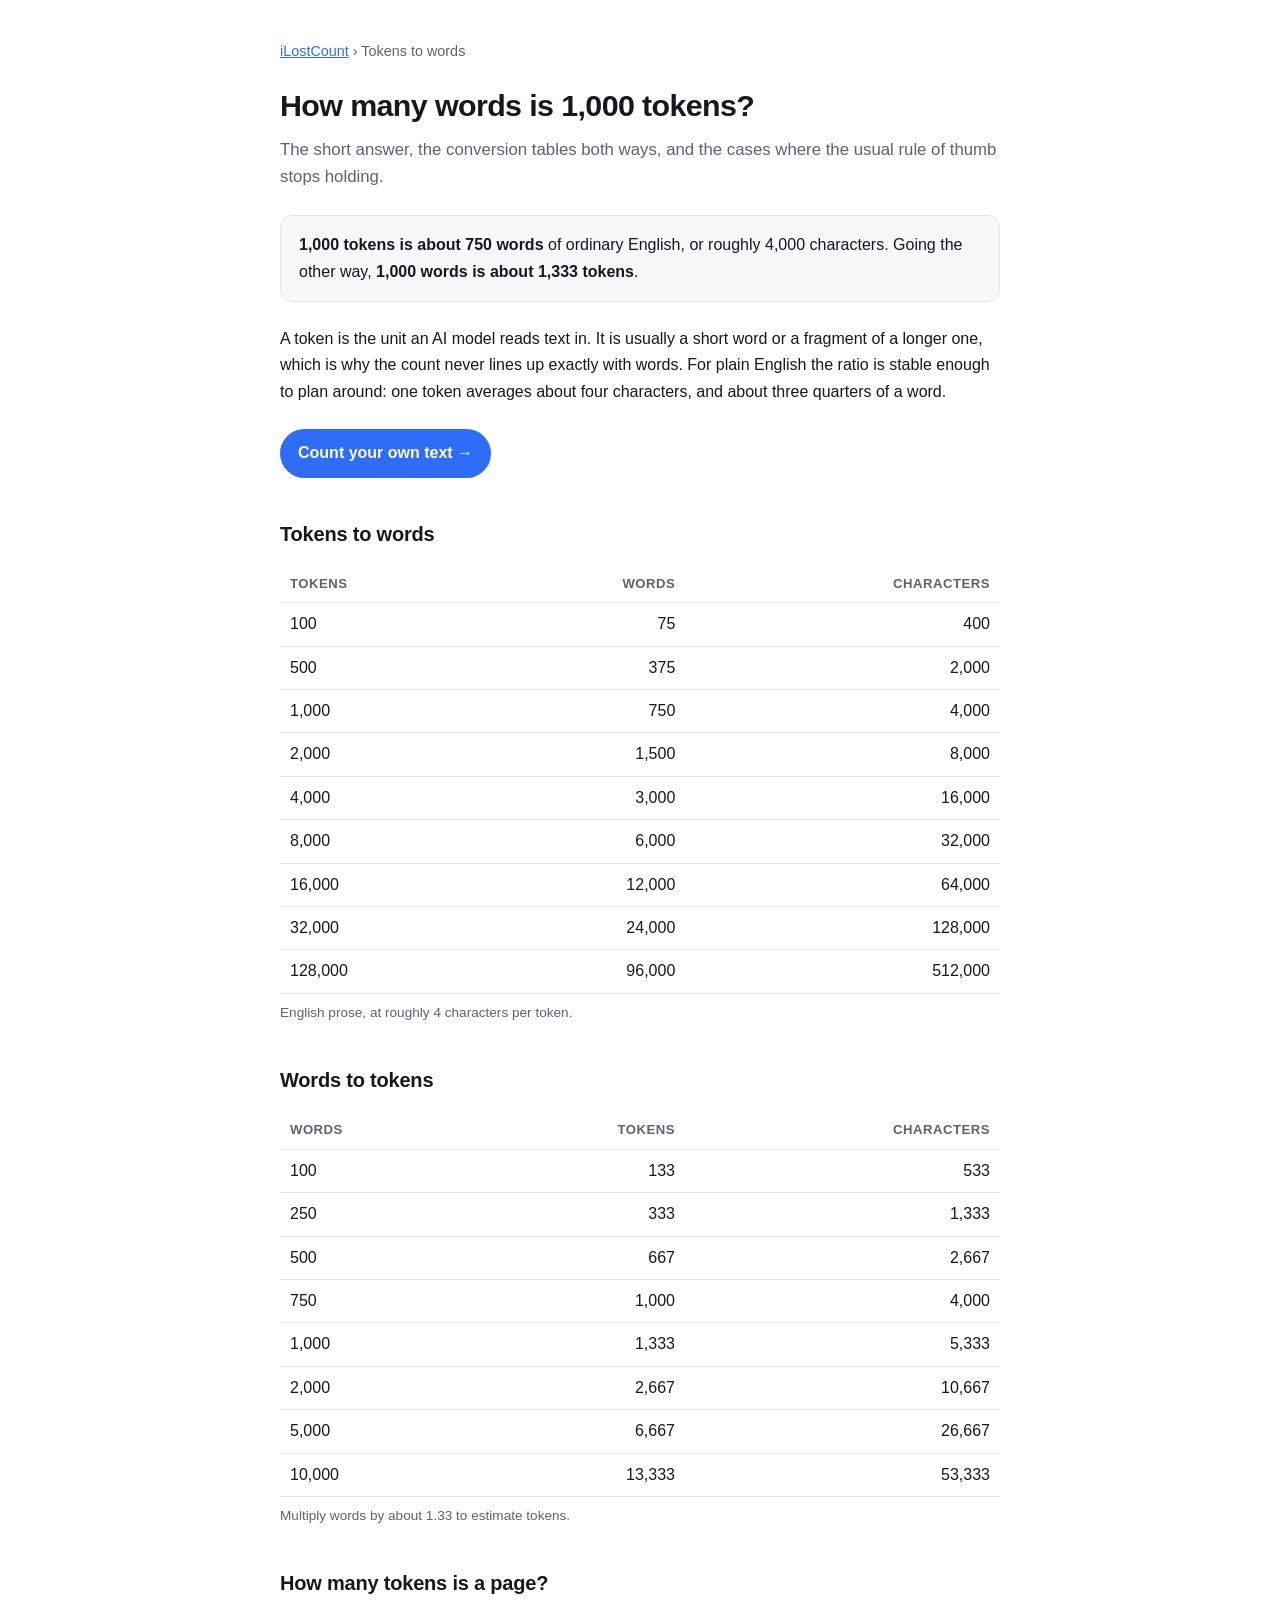
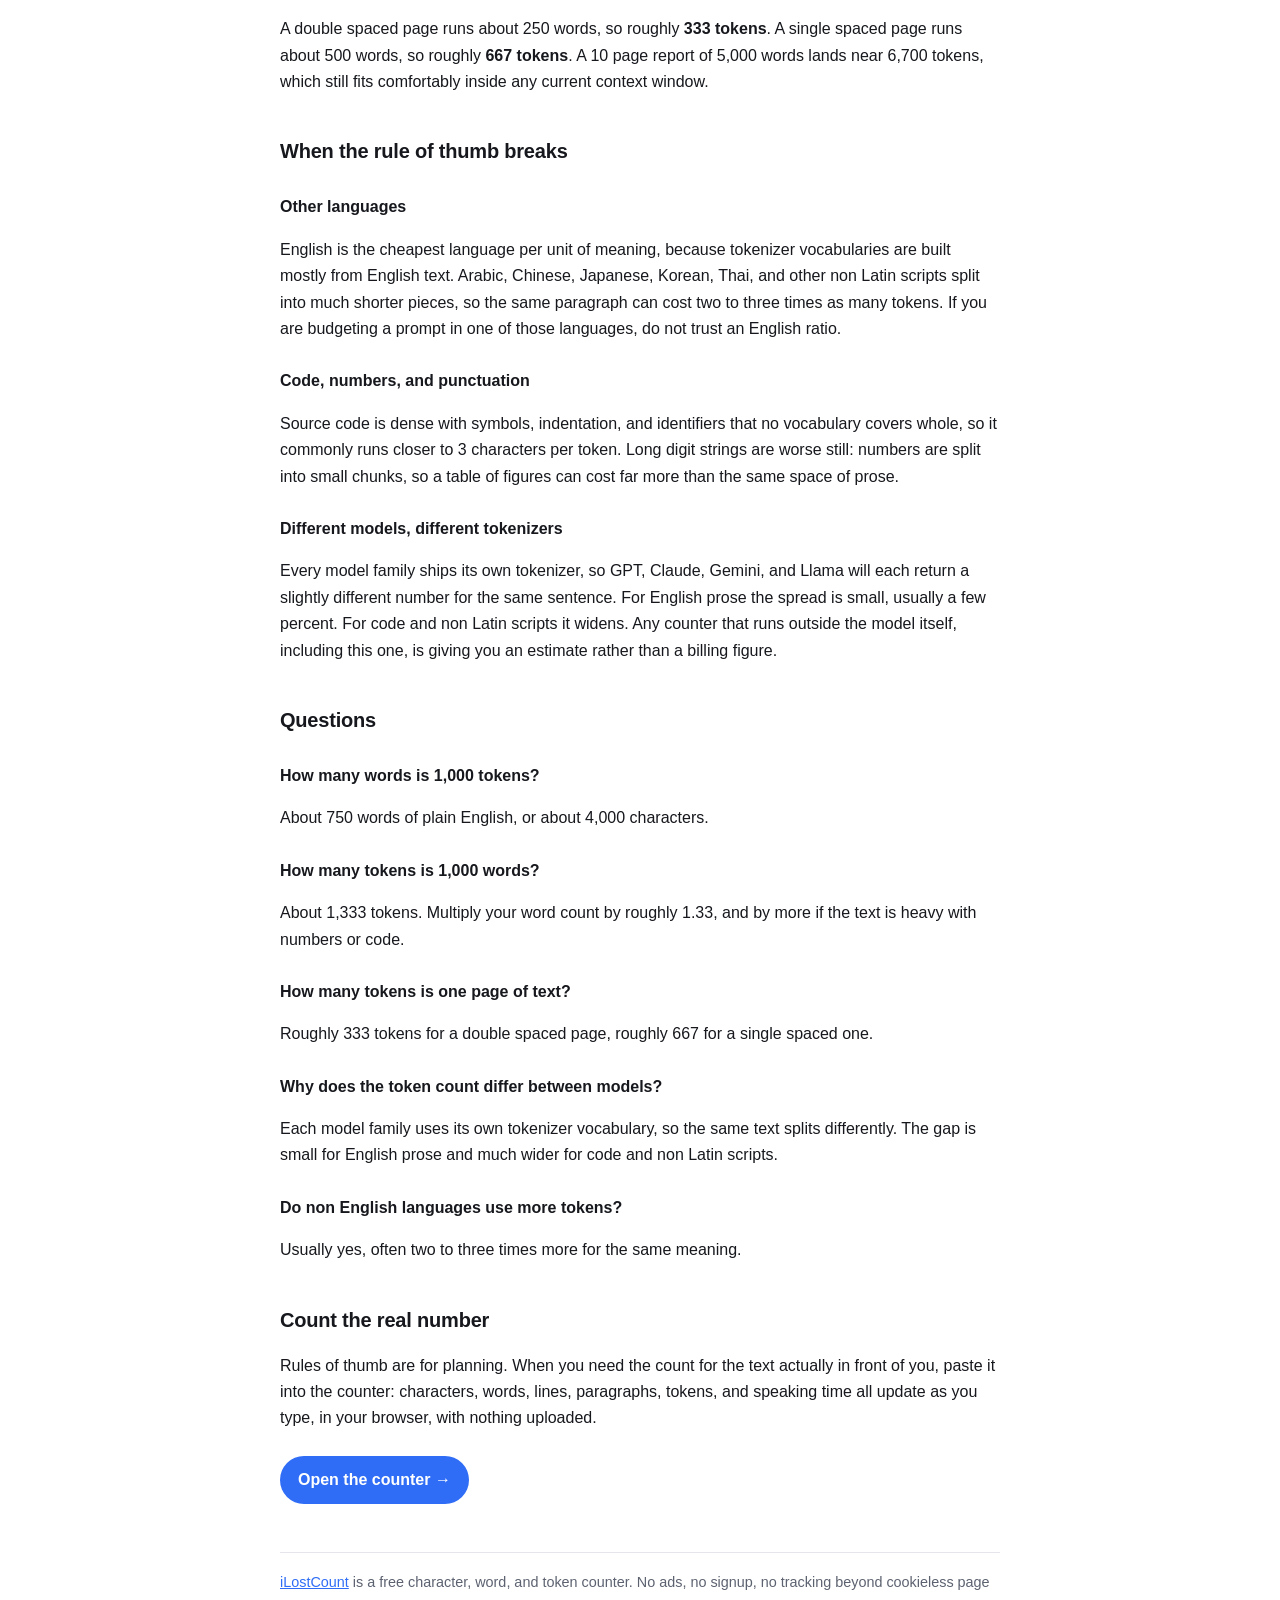
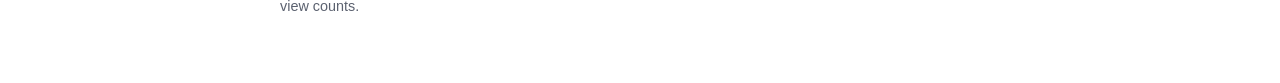
==== tokens-to-words/index.html @ 777b2e51 "SEO experiment 1: add /tokens-to-words/ long-tail landing page + sitemap entry" ====
<!doctype html>
<html lang="en">
<head>
  <meta charset="utf-8" />
  <meta name="viewport" content="width=device-width, initial-scale=1" />
  <meta name="color-scheme" content="light dark" />
  <meta http-equiv="Content-Security-Policy" content="default-src 'self'; script-src 'self' https://gc.zgo.at; style-src 'self' 'unsafe-inline'; img-src 'self' data: https://ilostcount.goatcounter.com; connect-src 'self' https://ilostcount.goatcounter.com; object-src 'none'; base-uri 'none'; form-action 'none'" />
  <title>Tokens to Words: How Many Words Is 1,000 Tokens? | iLostCount</title>
  <meta name="description" content="1,000 tokens is about 750 English words. Full tokens-to-words and words-to-tokens conversion tables, plus why the ratio changes with language, code, and numbers." />
  <link rel="canonical" href="https://ilostcount.com/tokens-to-words/" />

  <meta property="og:type" content="article" />
  <meta property="og:site_name" content="iLostCount" />
  <meta property="og:title" content="Tokens to Words: How Many Words Is 1,000 Tokens?" />
  <meta property="og:description" content="1,000 tokens is about 750 English words. Conversion tables both ways, and why the ratio changes with language and code." />
  <meta property="og:url" content="https://ilostcount.com/tokens-to-words/" />
  <meta property="og:image" content="https://ilostcount.com/og.png?v=3" />
  <meta name="twitter:card" content="summary_large_image" />
  <meta name="twitter:title" content="Tokens to Words: How Many Words Is 1,000 Tokens?" />
  <meta name="twitter:description" content="1,000 tokens is about 750 English words. Conversion tables both ways." />
  <meta name="twitter:image" content="https://ilostcount.com/og.png?v=3" />
  <link rel="icon" href="data:image/svg+xml,<svg xmlns=%22http://www.w3.org/2000/svg%22 viewBox=%220 0 100 100%22><text y=%22.9em%22 font-size=%2290%22>&#128290;</text></svg>" />

  <script type="application/ld+json">
  {
    "@context": "https://schema.org",
    "@graph": [
      {
        "@type": "Article",
        "@id": "https://ilostcount.com/tokens-to-words/#article",
        "headline": "Tokens to words: how many words is 1,000 tokens?",
        "description": "Conversion tables between AI tokens, words, and characters, and why the ratio changes with language and content type.",
        "mainEntityOfPage": "https://ilostcount.com/tokens-to-words/",
        "isAccessibleForFree": true
      },
      {
        "@type": "FAQPage",
        "@id": "https://ilostcount.com/tokens-to-words/#faq",
        "mainEntity": [
          {
            "@type": "Question",
            "name": "How many words is 1,000 tokens?",
            "acceptedAnswer": {
              "@type": "Answer",
              "text": "About 750 words of plain English. The usual rule of thumb is 1 token to 0.75 words, or roughly 4 characters per token, so 1,000 tokens covers about 4,000 characters."
            }
          },
          {
            "@type": "Question",
            "name": "How many tokens is 1,000 words?",
            "acceptedAnswer": {
              "@type": "Answer",
              "text": "About 1,333 tokens for ordinary English prose. Multiply your word count by roughly 1.33 to get tokens, or by more if the text is dense with numbers, code, or punctuation."
            }
          },
          {
            "@type": "Question",
            "name": "How many tokens is one page of text?",
            "acceptedAnswer": {
              "@type": "Answer",
              "text": "A double spaced page of about 250 words is roughly 333 tokens. A single spaced page of about 500 words is roughly 667 tokens."
            }
          },
          {
            "@type": "Question",
            "name": "Why does the token count differ between models?",
            "acceptedAnswer": {
              "@type": "Answer",
              "text": "Each model family ships its own tokenizer with its own vocabulary, so the same sentence splits differently for GPT, Claude, Gemini, and Llama. The differences are usually within a few percent for English prose and much wider for code and non Latin scripts, which is why any counter outside the model itself is an estimate."
            }
          },
          {
            "@type": "Question",
            "name": "Do non English languages use more tokens?",
            "acceptedAnswer": {
              "@type": "Answer",
              "text": "Yes, usually a lot more. Arabic, Chinese, Japanese, Korean, Thai, and other non Latin scripts are represented by shorter token pieces, so the same meaning can cost two to three times the tokens it would in English."
            }
          }
        ]
      }
    ]
  }
  </script>

  <style>
    :root {
      color-scheme: light dark;
      --bg: #ffffff;
      --fg: #16181d;
      --muted: #5c6270;
      --line: #e4e6eb;
      --accent: #2f6df6;
      --panel: #f6f7f9;
    }
    @media (prefers-color-scheme: dark) {
      :root {
        --bg: #0f1115;
        --fg: #e8eaee;
        --muted: #9aa1ad;
        --line: #262a32;
        --accent: #7aa2ff;
        --panel: #171a20;
      }
    }
    * { box-sizing: border-box; }
    html { -webkit-text-size-adjust: 100%; }
    body {
      margin: 0;
      background: var(--bg);
      color: var(--fg);
      font: 16px/1.65 -apple-system, BlinkMacSystemFont, "Segoe UI", Roboto, Helvetica, Arial, sans-serif;
      padding: 0 20px;
    }
    .wrap { max-width: 720px; margin: 0 auto; padding: 40px 0 64px; }
    a { color: var(--accent); }
    h1 { font-size: 1.9rem; line-height: 1.25; margin: 0 0 12px; letter-spacing: -0.02em; }
    h2 { font-size: 1.25rem; margin: 40px 0 10px; letter-spacing: -0.01em; }
    h3 { font-size: 1rem; margin: 26px 0 6px; }
    p, li { color: var(--fg); }
    .lede { font-size: 1.05rem; color: var(--muted); margin: 0 0 24px; }
    .answer {
      background: var(--panel);
      border: 1px solid var(--line);
      border-radius: 12px;
      padding: 16px 18px;
      margin: 24px 0;
    }
    .answer p { margin: 0; }
    table { border-collapse: collapse; width: 100%; margin: 14px 0 6px; font-variant-numeric: tabular-nums; }
    th, td { text-align: right; padding: 8px 10px; border-bottom: 1px solid var(--line); }
    th:first-child, td:first-child { text-align: left; }
    th { font-size: 0.82rem; text-transform: uppercase; letter-spacing: 0.04em; color: var(--muted); font-weight: 600; }
    caption { caption-side: bottom; text-align: left; font-size: 0.85rem; color: var(--muted); padding-top: 8px; }
    .cta {
      display: inline-block;
      margin: 8px 0 0;
      padding: 11px 18px;
      border-radius: 999px;
      background: var(--accent);
      color: #fff;
      text-decoration: none;
      font-weight: 600;
    }
    nav.crumbs { font-size: 0.9rem; color: var(--muted); margin-bottom: 22px; }
    footer { margin-top: 48px; padding-top: 18px; border-top: 1px solid var(--line); font-size: 0.9rem; color: var(--muted); }
    @media (max-width: 480px) {
      h1 { font-size: 1.55rem; }
      th, td { padding: 7px 6px; font-size: 0.93rem; }
    }
  </style>
</head>
<body>
  <div class="wrap">
    <nav class="crumbs"><a href="/">iLostCount</a> &rsaquo; Tokens to words</nav>

    <h1>How many words is 1,000 tokens?</h1>
    <p class="lede">The short answer, the conversion tables both ways, and the cases where the usual rule of thumb stops holding.</p>

    <div class="answer">
      <p><strong>1,000 tokens is about 750 words</strong> of ordinary English, or roughly 4,000 characters. Going the other way, <strong>1,000 words is about 1,333 tokens</strong>.</p>
    </div>

    <p>A token is the unit an AI model reads text in. It is usually a short word or a fragment of a longer one, which is why the count never lines up exactly with words. For plain English the ratio is stable enough to plan around: one token averages about four characters, and about three quarters of a word.</p>

    <p><a class="cta" href="/">Count your own text &rarr;</a></p>

    <h2>Tokens to words</h2>
    <table>
      <caption>English prose, at roughly 4 characters per token.</caption>
      <thead>
        <tr><th scope="col">Tokens</th><th scope="col">Words</th><th scope="col">Characters</th></tr>
      </thead>
      <tbody>
        <tr><td>100</td><td>75</td><td>400</td></tr>
        <tr><td>500</td><td>375</td><td>2,000</td></tr>
        <tr><td>1,000</td><td>750</td><td>4,000</td></tr>
        <tr><td>2,000</td><td>1,500</td><td>8,000</td></tr>
        <tr><td>4,000</td><td>3,000</td><td>16,000</td></tr>
        <tr><td>8,000</td><td>6,000</td><td>32,000</td></tr>
        <tr><td>16,000</td><td>12,000</td><td>64,000</td></tr>
        <tr><td>32,000</td><td>24,000</td><td>128,000</td></tr>
        <tr><td>128,000</td><td>96,000</td><td>512,000</td></tr>
      </tbody>
    </table>

    <h2>Words to tokens</h2>
    <table>
      <caption>Multiply words by about 1.33 to estimate tokens.</caption>
      <thead>
        <tr><th scope="col">Words</th><th scope="col">Tokens</th><th scope="col">Characters</th></tr>
      </thead>
      <tbody>
        <tr><td>100</td><td>133</td><td>533</td></tr>
        <tr><td>250</td><td>333</td><td>1,333</td></tr>
        <tr><td>500</td><td>667</td><td>2,667</td></tr>
        <tr><td>750</td><td>1,000</td><td>4,000</td></tr>
        <tr><td>1,000</td><td>1,333</td><td>5,333</td></tr>
        <tr><td>2,000</td><td>2,667</td><td>10,667</td></tr>
        <tr><td>5,000</td><td>6,667</td><td>26,667</td></tr>
        <tr><td>10,000</td><td>13,333</td><td>53,333</td></tr>
      </tbody>
    </table>

    <h2>How many tokens is a page?</h2>
    <p>A double spaced page runs about 250 words, so roughly <strong>333 tokens</strong>. A single spaced page runs about 500 words, so roughly <strong>667 tokens</strong>. A 10 page report of 5,000 words lands near 6,700 tokens, which still fits comfortably inside any current context window.</p>

    <h2>When the rule of thumb breaks</h2>

    <h3>Other languages</h3>
    <p>English is the cheapest language per unit of meaning, because tokenizer vocabularies are built mostly from English text. Arabic, Chinese, Japanese, Korean, Thai, and other non Latin scripts split into much shorter pieces, so the same paragraph can cost two to three times as many tokens. If you are budgeting a prompt in one of those languages, do not trust an English ratio.</p>

    <h3>Code, numbers, and punctuation</h3>
    <p>Source code is dense with symbols, indentation, and identifiers that no vocabulary covers whole, so it commonly runs closer to 3 characters per token. Long digit strings are worse still: numbers are split into small chunks, so a table of figures can cost far more than the same space of prose.</p>

    <h3>Different models, different tokenizers</h3>
    <p>Every model family ships its own tokenizer, so GPT, Claude, Gemini, and Llama will each return a slightly different number for the same sentence. For English prose the spread is small, usually a few percent. For code and non Latin scripts it widens. Any counter that runs outside the model itself, including this one, is giving you an estimate rather than a billing figure.</p>

    <h2>Questions</h2>

    <h3>How many words is 1,000 tokens?</h3>
    <p>About 750 words of plain English, or about 4,000 characters.</p>

    <h3>How many tokens is 1,000 words?</h3>
    <p>About 1,333 tokens. Multiply your word count by roughly 1.33, and by more if the text is heavy with numbers or code.</p>

    <h3>How many tokens is one page of text?</h3>
    <p>Roughly 333 tokens for a double spaced page, roughly 667 for a single spaced one.</p>

    <h3>Why does the token count differ between models?</h3>
    <p>Each model family uses its own tokenizer vocabulary, so the same text splits differently. The gap is small for English prose and much wider for code and non Latin scripts.</p>

    <h3>Do non English languages use more tokens?</h3>
    <p>Usually yes, often two to three times more for the same meaning.</p>

    <h2>Count the real number</h2>
    <p>Rules of thumb are for planning. When you need the count for the text actually in front of you, paste it into the counter: characters, words, lines, paragraphs, tokens, and speaking time all update as you type, in your browser, with nothing uploaded.</p>
    <p><a class="cta" href="/">Open the counter &rarr;</a></p>

    <footer>
      <a href="/">iLostCount</a> is a free character, word, and token counter. No ads, no signup, no tracking beyond cookieless page view counts.
    </footer>
  </div>
  <script data-goatcounter="https://ilostcount.goatcounter.com/count" async src="https://gc.zgo.at/count.js"></script>
</body>
</html>
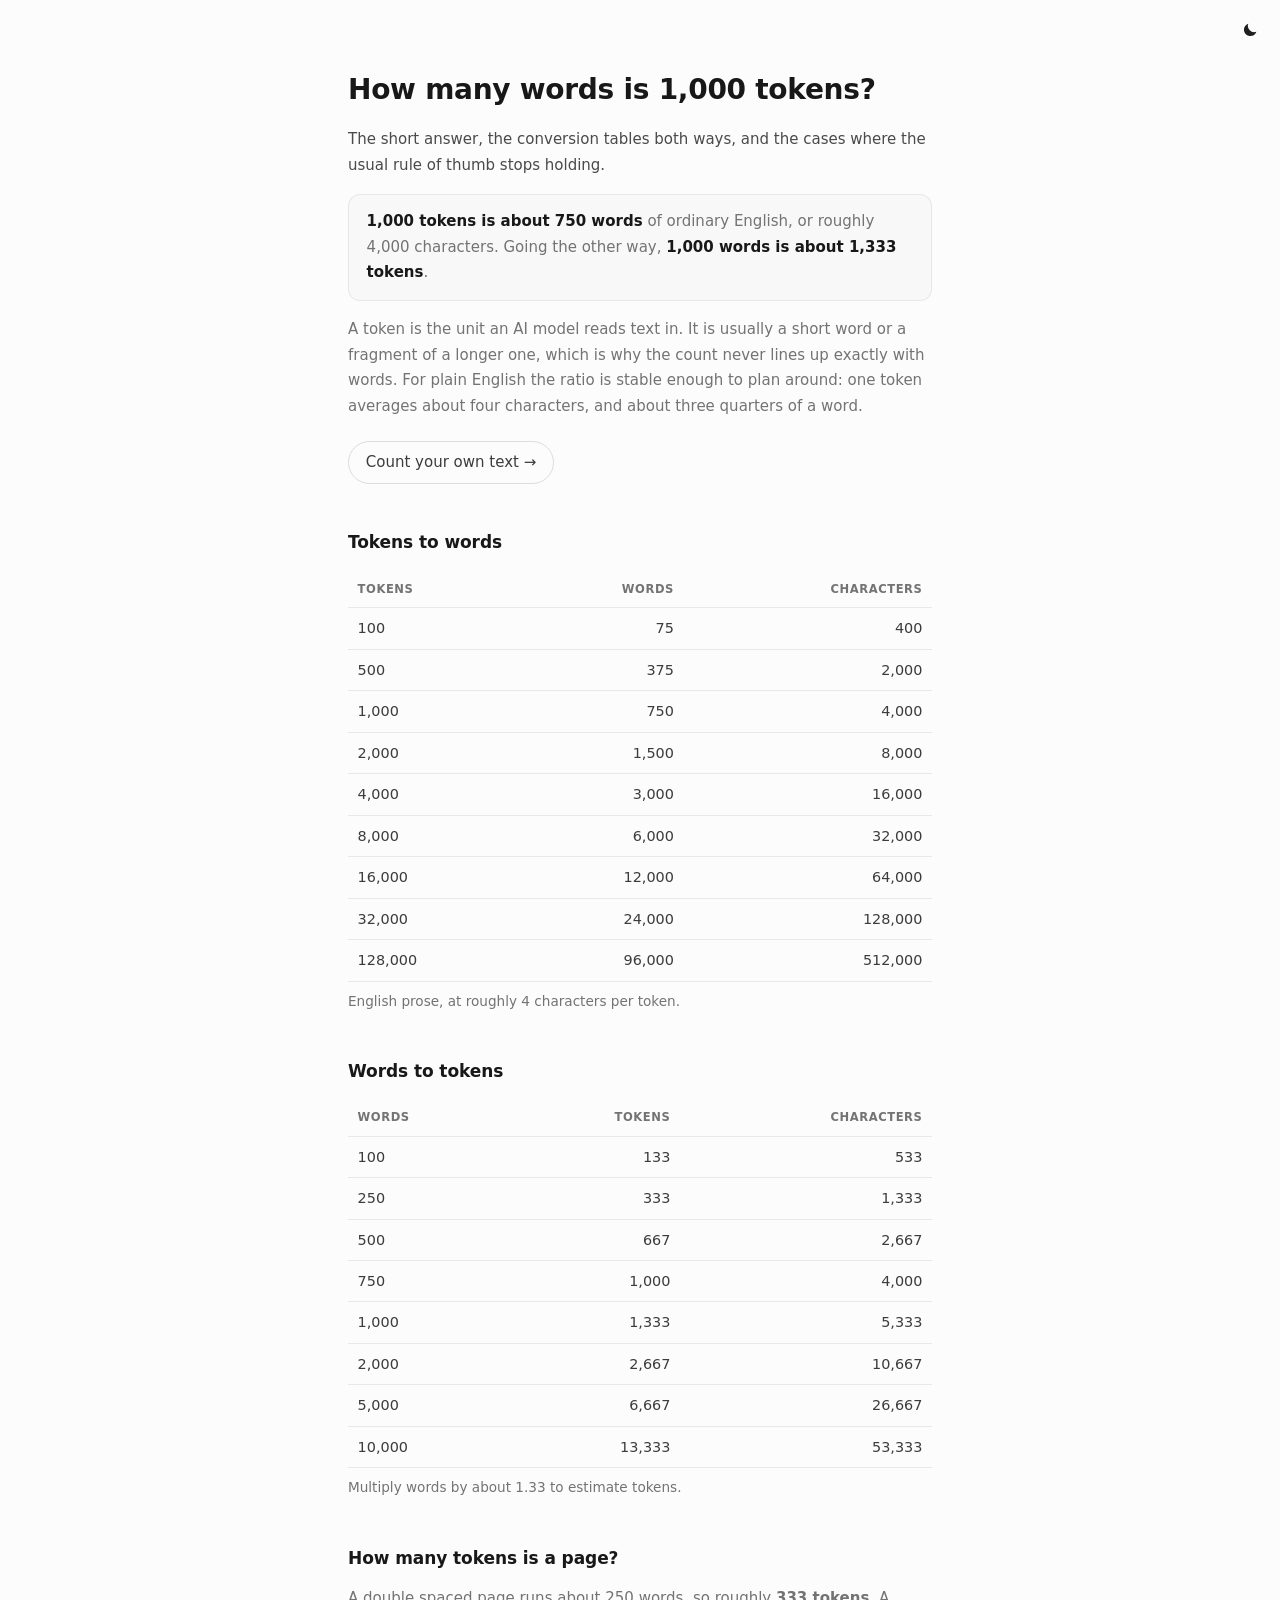
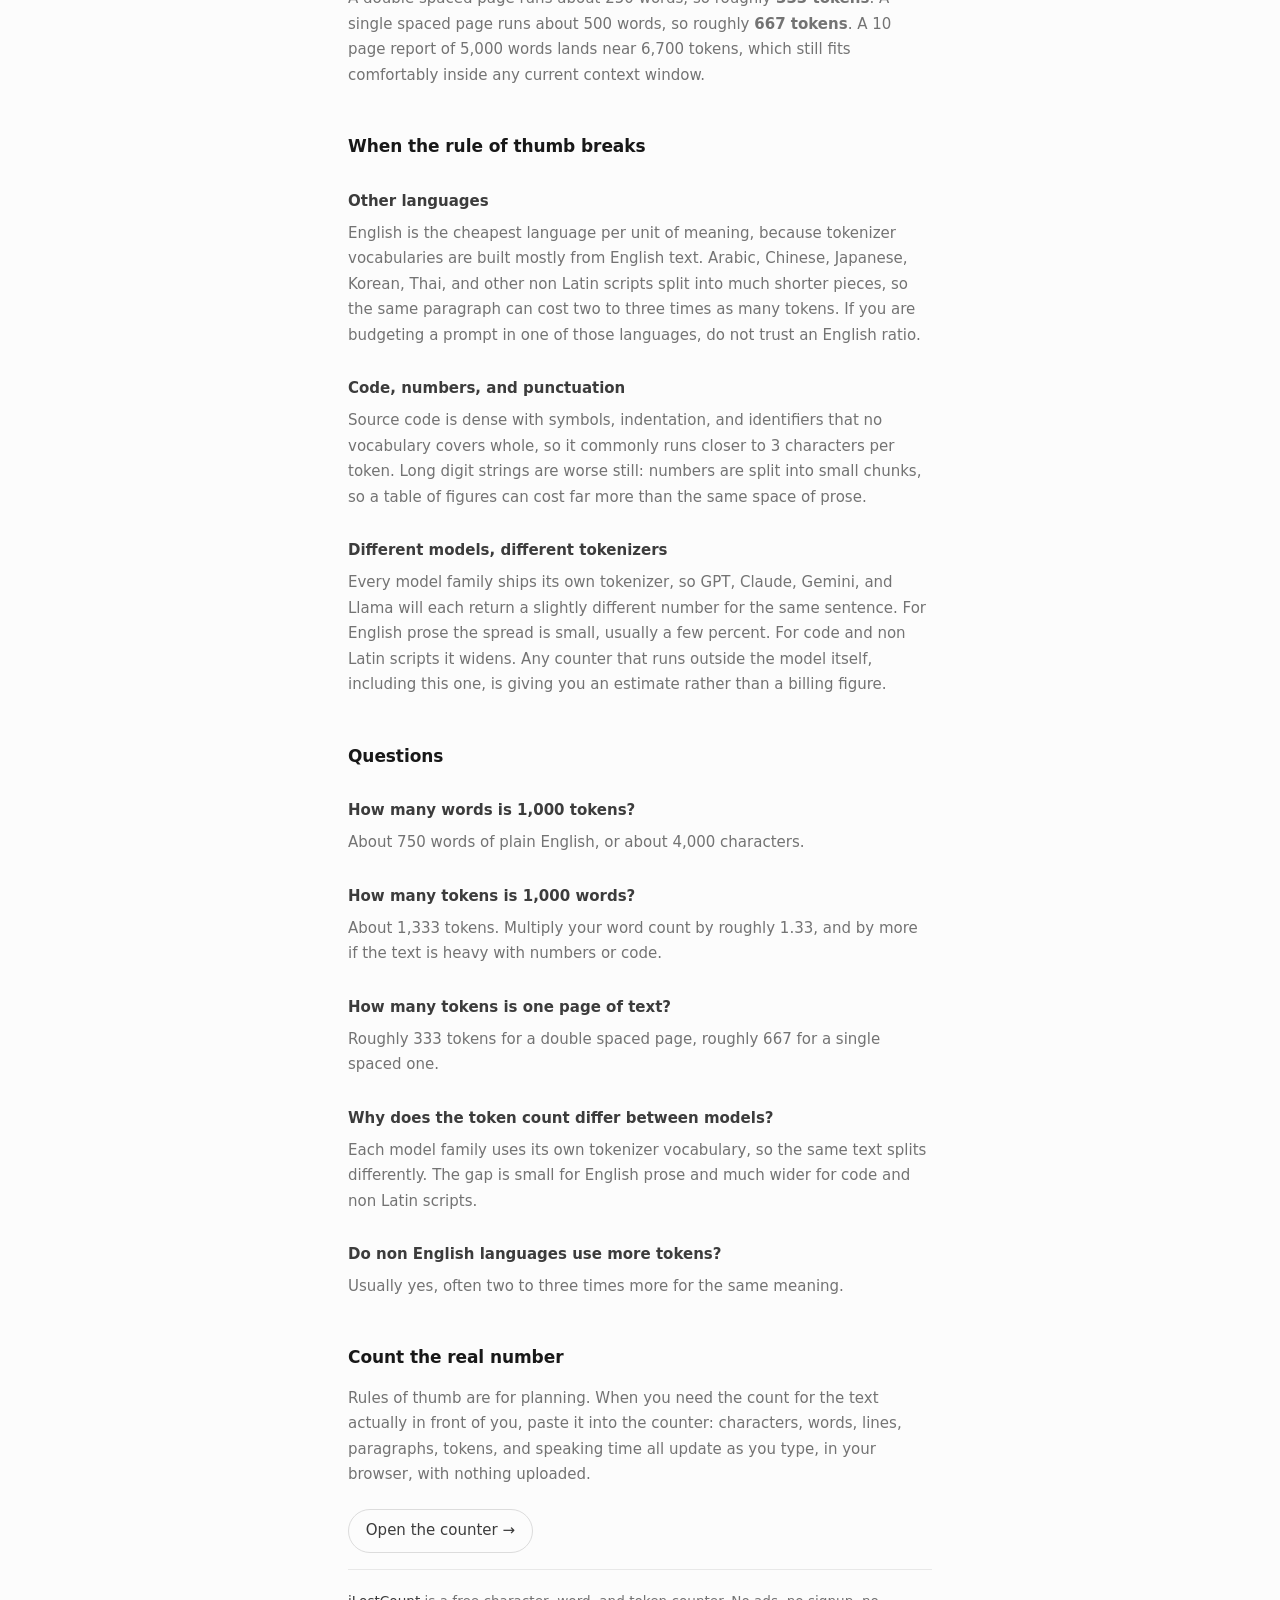
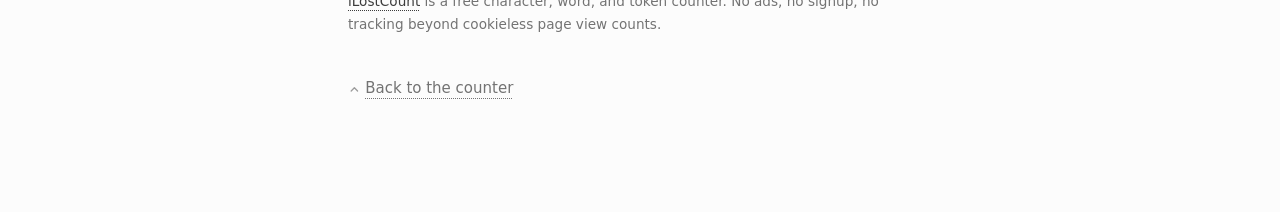
==== commit a3032b5e: "Give /tokens-to-words/ the counter's shell The page shipped with its own inline stylesheet: blue lin" ====
--- a/tokens-to-words/index.html
+++ b/tokens-to-words/index.html
@@ -4,7 +4,9 @@
   <meta charset="utf-8" />
   <meta name="viewport" content="width=device-width, initial-scale=1" />
   <meta name="color-scheme" content="light dark" />
-  <meta http-equiv="Content-Security-Policy" content="default-src 'self'; script-src 'self' https://gc.zgo.at; style-src 'self' 'unsafe-inline'; img-src 'self' data: https://ilostcount.goatcounter.com; connect-src 'self' https://ilostcount.goatcounter.com; object-src 'none'; base-uri 'none'; form-action 'none'" />
+  <!-- Same defense-in-depth CSP as the counter, minus the worker it has no
+       need for. The hash covers the inline theme script below. -->
+  <meta http-equiv="Content-Security-Policy" content="default-src 'self'; script-src 'self' 'sha256-awjUEo2iga6r8HqKdI4p1upe99JFYEgBE8OxrNmNSeY=' https://gc.zgo.at; style-src 'self' 'unsafe-inline'; img-src 'self' data: https://ilostcount.goatcounter.com; connect-src 'self' https://ilostcount.goatcounter.com; object-src 'none'; base-uri 'none'; form-action 'none'" />
   <title>Tokens to Words: How Many Words Is 1,000 Tokens? | iLostCount</title>
   <meta name="description" content="1,000 tokens is about 750 English words. Full tokens-to-words and words-to-tokens conversion tables, plus why the ratio changes with language, code, and numbers." />
   <link rel="canonical" href="https://ilostcount.com/tokens-to-words/" />
@@ -82,91 +84,53 @@
     ]
   }
   </script>
-
-  <style>
-    :root {
-      color-scheme: light dark;
-      --bg: #ffffff;
-      --fg: #16181d;
-      --muted: #5c6270;
-      --line: #e4e6eb;
-      --accent: #2f6df6;
-      --panel: #f6f7f9;
-    }
-    @media (prefers-color-scheme: dark) {
-      :root {
-        --bg: #0f1115;
-        --fg: #e8eaee;
-        --muted: #9aa1ad;
-        --line: #262a32;
-        --accent: #7aa2ff;
-        --panel: #171a20;
-      }
-    }
-    * { box-sizing: border-box; }
-    html { -webkit-text-size-adjust: 100%; }
-    body {
-      margin: 0;
-      background: var(--bg);
-      color: var(--fg);
-      font: 16px/1.65 -apple-system, BlinkMacSystemFont, "Segoe UI", Roboto, Helvetica, Arial, sans-serif;
-      padding: 0 20px;
-    }
-    .wrap { max-width: 720px; margin: 0 auto; padding: 40px 0 64px; }
-    a { color: var(--accent); }
-    h1 { font-size: 1.9rem; line-height: 1.25; margin: 0 0 12px; letter-spacing: -0.02em; }
-    h2 { font-size: 1.25rem; margin: 40px 0 10px; letter-spacing: -0.01em; }
-    h3 { font-size: 1rem; margin: 26px 0 6px; }
-    p, li { color: var(--fg); }
-    .lede { font-size: 1.05rem; color: var(--muted); margin: 0 0 24px; }
-    .answer {
-      background: var(--panel);
-      border: 1px solid var(--line);
-      border-radius: 12px;
-      padding: 16px 18px;
-      margin: 24px 0;
-    }
-    .answer p { margin: 0; }
-    table { border-collapse: collapse; width: 100%; margin: 14px 0 6px; font-variant-numeric: tabular-nums; }
-    th, td { text-align: right; padding: 8px 10px; border-bottom: 1px solid var(--line); }
-    th:first-child, td:first-child { text-align: left; }
-    th { font-size: 0.82rem; text-transform: uppercase; letter-spacing: 0.04em; color: var(--muted); font-weight: 600; }
-    caption { caption-side: bottom; text-align: left; font-size: 0.85rem; color: var(--muted); padding-top: 8px; }
-    .cta {
-      display: inline-block;
-      margin: 8px 0 0;
-      padding: 11px 18px;
-      border-radius: 999px;
-      background: var(--accent);
-      color: #fff;
-      text-decoration: none;
-      font-weight: 600;
-    }
-    nav.crumbs { font-size: 0.9rem; color: var(--muted); margin-bottom: 22px; }
-    footer { margin-top: 48px; padding-top: 18px; border-top: 1px solid var(--line); font-size: 0.9rem; color: var(--muted); }
-    @media (max-width: 480px) {
-      h1 { font-size: 1.55rem; }
-      th, td { padding: 7px 6px; font-size: 0.93rem; }
-    }
-  </style>
+  <link rel="stylesheet" href="/style.css?v=20260728-2" />
+  <!-- Set theme before first paint to avoid a flash of the wrong mode -->
+  <script>
+    (function () {
+      try {
+        var t = localStorage.getItem("theme");
+        if (t === "light" || t === "dark") {
+          document.documentElement.setAttribute("data-theme", t);
+        }
+      } catch (e) {}
+    })();
+  </script>
 </head>
 <body>
-  <div class="wrap">
-    <nav class="crumbs"><a href="/">iLostCount</a> &rsaquo; Tokens to words</nav>
-
+  <div class="top-controls">
+    <button id="themeToggle" class="round-btn" type="button" aria-label="Switch color theme">
+      <span class="theme-toggle__icon round-btn__icon" aria-hidden="true"></span>
+    </button>
+  </div>
+
+  <!-- The same article the counter opens below its canvas, at its own URL:
+       same type, same colours, same way back up at the end of it. -->
+  <article class="about about--page">
     <h1>How many words is 1,000 tokens?</h1>
-    <p class="lede">The short answer, the conversion tables both ways, and the cases where the usual rule of thumb stops holding.</p>
-
-    <div class="answer">
-      <p><strong>1,000 tokens is about 750 words</strong> of ordinary English, or roughly 4,000 characters. Going the other way, <strong>1,000 words is about 1,333 tokens</strong>.</p>
-    </div>
-
-    <p>A token is the unit an AI model reads text in. It is usually a short word or a fragment of a longer one, which is why the count never lines up exactly with words. For plain English the ratio is stable enough to plan around: one token averages about four characters, and about three quarters of a word.</p>
-
-    <p><a class="cta" href="/">Count your own text &rarr;</a></p>
+    <p class="about__lede">
+      The short answer, the conversion tables both ways, and the cases where
+      the usual rule of thumb stops holding.
+    </p>
+
+    <p class="about__answer">
+      <strong>1,000 tokens is about 750 words</strong> of ordinary English, or
+      roughly 4,000 characters. Going the other way,
+      <strong>1,000 words is about 1,333 tokens</strong>.
+    </p>
+
+    <p>
+      A token is the unit an AI model reads text in. It is usually a short word
+      or a fragment of a longer one, which is why the count never lines up
+      exactly with words. For plain English the ratio is stable enough to plan
+      around: one token averages about four characters, and about three
+      quarters of a word.
+    </p>
+
+    <p><a class="about__cta" href="/">Count your own text &rarr;</a></p>
 
     <h2>Tokens to words</h2>
-    <table>
+    <table class="about__table">
       <caption>English prose, at roughly 4 characters per token.</caption>
       <thead>
         <tr><th scope="col">Tokens</th><th scope="col">Words</th><th scope="col">Characters</th></tr>
@@ -185,7 +149,7 @@
     </table>
 
     <h2>Words to tokens</h2>
-    <table>
+    <table class="about__table">
       <caption>Multiply words by about 1.33 to estimate tokens.</caption>
       <thead>
         <tr><th scope="col">Words</th><th scope="col">Tokens</th><th scope="col">Characters</th></tr>
@@ -203,18 +167,44 @@
     </table>
 
     <h2>How many tokens is a page?</h2>
-    <p>A double spaced page runs about 250 words, so roughly <strong>333 tokens</strong>. A single spaced page runs about 500 words, so roughly <strong>667 tokens</strong>. A 10 page report of 5,000 words lands near 6,700 tokens, which still fits comfortably inside any current context window.</p>
+    <p>
+      A double spaced page runs about 250 words, so roughly
+      <strong>333 tokens</strong>. A single spaced page runs about 500 words,
+      so roughly <strong>667 tokens</strong>. A 10 page report of 5,000 words
+      lands near 6,700 tokens, which still fits comfortably inside any current
+      context window.
+    </p>
 
     <h2>When the rule of thumb breaks</h2>
 
     <h3>Other languages</h3>
-    <p>English is the cheapest language per unit of meaning, because tokenizer vocabularies are built mostly from English text. Arabic, Chinese, Japanese, Korean, Thai, and other non Latin scripts split into much shorter pieces, so the same paragraph can cost two to three times as many tokens. If you are budgeting a prompt in one of those languages, do not trust an English ratio.</p>
+    <p>
+      English is the cheapest language per unit of meaning, because tokenizer
+      vocabularies are built mostly from English text. Arabic, Chinese,
+      Japanese, Korean, Thai, and other non Latin scripts split into much
+      shorter pieces, so the same paragraph can cost two to three times as many
+      tokens. If you are budgeting a prompt in one of those languages, do not
+      trust an English ratio.
+    </p>
 
     <h3>Code, numbers, and punctuation</h3>
-    <p>Source code is dense with symbols, indentation, and identifiers that no vocabulary covers whole, so it commonly runs closer to 3 characters per token. Long digit strings are worse still: numbers are split into small chunks, so a table of figures can cost far more than the same space of prose.</p>
+    <p>
+      Source code is dense with symbols, indentation, and identifiers that no
+      vocabulary covers whole, so it commonly runs closer to 3 characters per
+      token. Long digit strings are worse still: numbers are split into small
+      chunks, so a table of figures can cost far more than the same space of
+      prose.
+    </p>
 
     <h3>Different models, different tokenizers</h3>
-    <p>Every model family ships its own tokenizer, so GPT, Claude, Gemini, and Llama will each return a slightly different number for the same sentence. For English prose the spread is small, usually a few percent. For code and non Latin scripts it widens. Any counter that runs outside the model itself, including this one, is giving you an estimate rather than a billing figure.</p>
+    <p>
+      Every model family ships its own tokenizer, so GPT, Claude, Gemini, and
+      Llama will each return a slightly different number for the same sentence.
+      For English prose the spread is small, usually a few percent. For code and
+      non Latin scripts it widens. Any counter that runs outside the model
+      itself, including this one, is giving you an estimate rather than a
+      billing figure.
+    </p>
 
     <h2>Questions</h2>
 
@@ -222,25 +212,51 @@
     <p>About 750 words of plain English, or about 4,000 characters.</p>
 
     <h3>How many tokens is 1,000 words?</h3>
-    <p>About 1,333 tokens. Multiply your word count by roughly 1.33, and by more if the text is heavy with numbers or code.</p>
+    <p>
+      About 1,333 tokens. Multiply your word count by roughly 1.33, and by more
+      if the text is heavy with numbers or code.
+    </p>
 
     <h3>How many tokens is one page of text?</h3>
-    <p>Roughly 333 tokens for a double spaced page, roughly 667 for a single spaced one.</p>
+    <p>
+      Roughly 333 tokens for a double spaced page, roughly 667 for a single
+      spaced one.
+    </p>
 
     <h3>Why does the token count differ between models?</h3>
-    <p>Each model family uses its own tokenizer vocabulary, so the same text splits differently. The gap is small for English prose and much wider for code and non Latin scripts.</p>
+    <p>
+      Each model family uses its own tokenizer vocabulary, so the same text
+      splits differently. The gap is small for English prose and much wider for
+      code and non Latin scripts.
+    </p>
 
     <h3>Do non English languages use more tokens?</h3>
     <p>Usually yes, often two to three times more for the same meaning.</p>
 
     <h2>Count the real number</h2>
-    <p>Rules of thumb are for planning. When you need the count for the text actually in front of you, paste it into the counter: characters, words, lines, paragraphs, tokens, and speaking time all update as you type, in your browser, with nothing uploaded.</p>
-    <p><a class="cta" href="/">Open the counter &rarr;</a></p>
-
-    <footer>
-      <a href="/">iLostCount</a> is a free character, word, and token counter. No ads, no signup, no tracking beyond cookieless page view counts.
-    </footer>
-  </div>
+    <p>
+      Rules of thumb are for planning. When you need the count for the text
+      actually in front of you, paste it into the counter: characters, words,
+      lines, paragraphs, tokens, and speaking time all update as you type, in
+      your browser, with nothing uploaded.
+    </p>
+    <p><a class="about__cta" href="/">Open the counter &rarr;</a></p>
+
+    <p class="about__note">
+      <a href="/">iLostCount</a> is a free character, word, and token counter.
+      No ads, no signup, no tracking beyond cookieless page view counts.
+    </p>
+
+    <a class="about__close" href="/">
+      <svg class="about__close-chevron" viewBox="0 0 24 24" fill="none" stroke="currentColor" stroke-width="2.4" stroke-linecap="round" stroke-linejoin="round" aria-hidden="true">
+        <path d="m18 15-6-6-6 6"></path>
+      </svg>
+      <span>Back to the counter</span>
+    </a>
+  </article>
+
+  <script src="/theme.js?v=20260728-1"></script>
+  <!-- GoatCounter: cookieless page view counts, no personal data -->
   <script data-goatcounter="https://ilostcount.goatcounter.com/count" async src="https://gc.zgo.at/count.js"></script>
 </body>
 </html>
--- a/style.css
+++ b/style.css
@@ -0,0 +1,1086 @@
+/* ---------- Theme tokens ---------- */
+:root {
+  color-scheme: light;
+  --bg: #fcfcfc;
+  --surface: #f4f4f4;
+  --text: #181818;
+  --muted: #737373;
+  --accent: #181818;
+  --link: #181818;
+  --border: #dcdcdc;
+  /* Atmita monochrome text.mutedPrimary — button labels/icons. */
+  --muted-primary: #1f1f1f;
+  --positive: #137333;
+  --negative: #b3261e;
+}
+
+/* Follow the system setting unless the user has picked a theme manually */
+@media (prefers-color-scheme: dark) {
+  :root:not([data-theme]) {
+    color-scheme: dark;
+    --bg: #000000;
+    --surface: #1c1c1c;
+    --text: #fafafa;
+    --muted: #a3a3a3;
+    --accent: #fafafa;
+    --link: #fafafa;
+    --border: #1e1e1e;
+    --muted-primary: rgba(255, 255, 255, 0.88);
+    --positive: #81c995;
+    --negative: #f28b82;
+  }
+}
+
+/* Manual override (wins over the system preference above) */
+:root[data-theme="dark"] {
+  color-scheme: dark;
+  --bg: #000000;
+  --surface: #1c1c1c;
+  --text: #fafafa;
+  --muted: #a3a3a3;
+  --accent: #fafafa;
+  --link: #fafafa;
+  --border: #1e1e1e;
+  --muted-primary: rgba(255, 255, 255, 0.88);
+  --positive: #81c995;
+  --negative: #f28b82;
+}
+
+/* ---------- Base ---------- */
+* {
+  box-sizing: border-box;
+}
+
+body {
+  margin: 0;
+  min-height: 100vh;
+  background: var(--bg);
+  color: var(--text);
+  font-family: ui-rounded, "SF Pro Rounded", "Hiragino Maru Gothic ProN",
+    "Quicksand", system-ui, -apple-system, "Segoe UI", Roboto, sans-serif;
+  -webkit-font-smoothing: antialiased;
+  text-rendering: optimizeLegibility;
+  display: flex;
+  flex-direction: column;
+  align-items: center;
+  transition: background-color 0.3s ease, color 0.3s ease;
+}
+
+/* ---------- Stage ---------- */
+/* The working canvas keeps the whole first screen to itself, centred exactly
+   as it was before the reference copy below it existed. */
+.stage {
+  position: relative;
+  width: 100%;
+  min-height: 100vh;
+  min-height: 100svh;
+  display: flex;
+  flex-direction: column;
+  align-items: center;
+  justify-content: center;
+  padding: clamp(1.25rem, 4vw, 3rem);
+}
+
+/* ---------- App layout ---------- */
+.app {
+  width: 100%;
+  max-width: 780px;
+  display: flex;
+  flex-direction: column;
+  gap: clamp(1.5rem, 4vw, 2.25rem);
+  /* Exact vertical center, raised by the footer's height (~1rem: one line
+     of 0.75rem text) plus a 2px nudge so the footer below doesn't
+     make it feel low. */
+  transform: translateY(calc(-1rem - 2px));
+  transition: max-width 0.25s ease;
+}
+
+.app--compare {
+  max-width: 1200px;
+}
+
+.editors {
+  display: grid;
+  grid-template-columns: minmax(0, 1fr);
+}
+
+/* Compare mode stays side by side at every viewport width. */
+.editors--compare {
+  grid-template-columns: repeat(2, minmax(0, 1fr));
+  gap: clamp(0.75rem, 2.5vw, 1.5rem);
+}
+
+.editor {
+  min-width: 0;
+}
+
+.editor--hidden {
+  display: none !important;
+}
+
+.editor__header {
+  min-height: 2.1rem;
+  margin-bottom: 1.35rem;
+  display: flex;
+  align-items: center;
+}
+
+/* ---------- Stats bar ---------- */
+/* Sits above the box; left edge lines up with the text inside the box
+   (same inset as the textarea's padding). Height is reserved so the
+   layout doesn't shift when counts appear/disappear. */
+.stats {
+  /* --stats-scale is stepped down by fitStats() when the row gets crowded. */
+  padding-left: clamp(1.1rem, 3vw, 1.6rem);
+  min-width: 0;
+  flex: 1;
+  min-height: 2.1rem;
+  white-space: nowrap;
+  display: flex;
+  align-items: baseline;
+  gap: calc((1.55rem + 2px) * var(--stats-scale, 1));
+  font-size: calc(0.875rem * var(--stats-scale, 1));
+  font-weight: 500;
+  line-height: 1.3;
+  /* Labels: halfway between muted and full text so they read clearly
+     without competing with the bold values. */
+  color: color-mix(in srgb, var(--muted) 50%, var(--text));
+  letter-spacing: 0.02em;
+}
+
+.stats__value {
+  margin-right: calc(0.32rem * var(--stats-scale, 1));
+  font-size: calc(1.625rem * var(--stats-scale, 1));
+  font-weight: 700;
+  font-variant-numeric: tabular-nums;
+  color: var(--text);
+}
+
+.stats__item {
+  display: inline-flex;
+  align-items: baseline;
+  white-space: nowrap;
+}
+
+.stats__delta {
+  margin-left: 0.45rem;
+  font-size: 0.78rem;
+  font-weight: 700;
+  font-variant-numeric: tabular-nums;
+  letter-spacing: 0;
+}
+
+.stats__delta--positive {
+  color: var(--positive);
+}
+
+.stats__delta--negative {
+  color: var(--negative);
+}
+
+.stats__delta--same {
+  color: var(--muted);
+}
+
+/* ---------- Text canvas ---------- */
+.input {
+  display: block;
+  width: 100%;
+  height: 100%;
+  resize: none;
+  overflow-y: auto;
+  /* Uniform inset; the input handler scrolls fully down when typing at the
+     end so the bottom padding actually shows under the caret. */
+  padding: clamp(1.1rem, 3vw, 1.6rem);
+  font: inherit;
+  font-weight: 400;
+  font-size: 16px;
+  line-height: 1.6;
+  /* Avoid expensive kerning/ligature shaping across very large documents. */
+  text-rendering: optimizeSpeed;
+  font-kerning: none;
+  font-variant-ligatures: none;
+  color: var(--text);
+  background: transparent;
+  border: 2px solid var(--border);
+  border-radius: 28px;
+  outline: none;
+  transition: border-color 0.2s ease, color 0.3s ease;
+}
+
+.input::placeholder {
+  color: var(--muted);
+  opacity: 0.45;
+}
+
+.box {
+  position: relative;
+  /* Responsive until the user chooses a height with the resize handle. */
+  height: clamp(240px, 100dvh - 260px, 380px);
+  min-height: 240px;
+}
+
+/* Registered so the grip color can transition inside the gradient. */
+@property --grip {
+  syntax: "<color>";
+  inherits: true;
+  initial-value: transparent;
+}
+
+/* A dedicated handle keeps resizing available in the empty and Markdown
+   states too. It sits over the canvas border without affecting its layout. */
+.resize-handle {
+  --grip: var(--border);
+  position: absolute;
+  z-index: 2;
+  /* Tucked into the bottom-right corner, inside the border's 28px curve. */
+  right: 7px;
+  bottom: 7px;
+  width: 26px;
+  height: 26px;
+  display: grid;
+  place-items: center;
+  cursor: ns-resize;
+  touch-action: none;
+  border-radius: 8px;
+  transition: --grip 0.1s ease;
+}
+
+.resize-handle::after {
+  content: "";
+  width: 12px;
+  height: 12px;
+  /* Classic corner grip: diagonal lines clipped to a triangle. */
+  background: repeating-linear-gradient(
+    135deg,
+    var(--grip) 0 1.5px,
+    transparent 1.5px 5px
+  );
+  clip-path: polygon(100% 0, 100% 100%, 0 100%);
+}
+
+.resize-handle:hover,
+.resize-handle:focus-visible,
+.resize-handle--active {
+  --grip: var(--muted);
+}
+
+
+.resize-handle:focus-visible {
+  outline: 2px solid var(--accent);
+  outline-offset: 2px;
+}
+
+/* ---------- Markdown preview ---------- */
+/* Sits in the same box, replacing the textarea when preview mode is on. */
+.preview {
+  width: 100%;
+  height: 100%;
+  padding: clamp(1.1rem, 3vw, 1.6rem);
+  /* Matches the textarea so the text doesn't resize when toggling preview. */
+  font-size: 16px;
+  line-height: 1.6;
+  color: var(--text);
+  background: transparent;
+  border: 2px solid var(--border);
+  border-radius: 28px;
+  overflow-wrap: break-word;
+  overflow-y: auto;
+}
+
+.preview--hidden {
+  display: none;
+}
+
+.preview > :first-child {
+  margin-top: 0;
+}
+.preview > :last-child {
+  margin-bottom: 0;
+}
+
+.preview h1,
+.preview h2,
+.preview h3,
+.preview h4,
+.preview h5,
+.preview h6 {
+  margin: 1.4em 0 0.55em;
+  font-weight: 700;
+  line-height: 1.25;
+  letter-spacing: -0.02em;
+}
+.preview h1 {
+  font-size: 1.7em;
+}
+.preview h2 {
+  font-size: 1.4em;
+}
+.preview h3 {
+  font-size: 1.2em;
+}
+.preview h4,
+.preview h5,
+.preview h6 {
+  font-size: 1.05em;
+}
+
+.preview p {
+  margin: 0.8em 0;
+}
+
+.preview ul,
+.preview ol {
+  margin: 0.8em 0;
+  padding-left: 1.4em;
+}
+.preview li {
+  margin: 0.3em 0;
+}
+
+.preview a {
+  color: var(--link);
+  text-decoration: underline;
+  text-underline-offset: 0.2em;
+}
+.preview a:hover {
+  text-decoration: none;
+}
+
+.preview strong {
+  font-weight: 700;
+}
+
+.preview code {
+  font-family: ui-monospace, SFMono-Regular, "SF Mono", Menlo, Consolas, monospace;
+  font-size: 0.88em;
+  background: color-mix(in srgb, var(--border) 45%, transparent);
+  padding: 0.15em 0.4em;
+  border-radius: 7px;
+}
+
+.preview pre {
+  margin: 0.9em 0;
+  padding: 1rem 1.15rem;
+  background: color-mix(in srgb, var(--border) 40%, transparent);
+  border-radius: 16px;
+  overflow-x: auto;
+}
+.preview pre code {
+  background: none;
+  padding: 0;
+}
+
+.preview blockquote {
+  margin: 0.9em 0;
+  padding: 0.2em 0 0.2em 1em;
+  border-left: 3px solid var(--border);
+  color: var(--muted);
+}
+
+/* Wide tables scroll inside this wrapper instead of overflowing the box. */
+.preview .table-wrap {
+  margin: 0.9em 0;
+  overflow-x: auto;
+}
+.preview table {
+  border-collapse: collapse;
+  width: 100%;
+  font-size: 0.95em;
+}
+.preview th,
+.preview td {
+  padding: 0.45em 0.8em;
+  border: 2px solid var(--border);
+  text-align: left;
+  white-space: nowrap;
+}
+.preview th {
+  font-weight: 600;
+  background: color-mix(in srgb, var(--border) 30%, transparent);
+}
+
+.preview hr {
+  border: none;
+  border-top: 2px solid var(--border);
+  margin: 1.4em 0;
+}
+
+/* ---------- Action toolbar (its own row under the box, left-aligned) ---------- */
+.editor {
+  display: flex;
+  flex-direction: column;
+}
+
+/* Sits under the box with every action kept in a stable position. */
+.box-tools {
+  display: flex;
+  justify-content: center;
+  align-items: center;
+  gap: 0.75rem;
+  min-height: 2.6rem;
+  margin-top: 1rem;
+}
+
+.editors--compare .box-tools {
+  min-width: 0;
+}
+
+.pill-btn {
+  position: relative;
+  width: 3rem;
+  justify-content: center;
+  display: inline-flex;
+  align-items: center;
+  height: 3rem;
+  padding: 0;
+  border: none;
+  border-radius: 999px;
+  background: transparent;
+  color: var(--muted-primary);
+  font: inherit;
+  font-weight: 500;
+  font-size: 14px;
+  white-space: nowrap;
+  flex-shrink: 0;
+  cursor: pointer;
+}
+
+.pill-btn::before {
+  content: attr(data-tooltip);
+  position: absolute;
+  z-index: 5;
+  left: 50%;
+  top: calc(100% + 0.45rem);
+  padding: 0.35rem 0.5rem;
+  border-radius: 7px;
+  border: 1px solid var(--border);
+  background: var(--surface);
+  color: var(--text);
+  font-size: 0.7rem;
+  font-weight: 500;
+  line-height: 1;
+  white-space: nowrap;
+  pointer-events: none;
+  visibility: hidden;
+  opacity: 0;
+  transform: translate(-50%, -3px);
+  transition: opacity 0.15s ease, transform 0.15s ease;
+}
+
+.pill-btn:hover::before,
+.pill-btn:focus-visible::before {
+  visibility: visible;
+  opacity: 1;
+  transform: translate(-50%, 0);
+}
+
+.pill-btn:not(:disabled):hover {
+  color: var(--accent);
+}
+
+.pill-btn:focus-visible {
+  outline: 2px solid var(--accent);
+  outline-offset: 2px;
+}
+
+.pill-btn:disabled {
+  opacity: 0.35;
+  cursor: default;
+}
+
+.pill-btn__icon {
+  width: 20px;
+  height: 20px;
+  display: block;
+}
+.pill-btn__icon svg {
+  width: 100%;
+  height: 100%;
+  display: block;
+}
+
+/* The bare Close X fills its cropped box edge-to-edge, so it renders a touch
+   smaller than the padded toolbar icons to sit at the same optical size. */
+.compare-action--remove .pill-btn__icon {
+  width: 12px;
+  height: 12px;
+}
+
+/* ---------- Top-right controls (filter + theme toggle) ---------- */
+.top-controls {
+  position: fixed;
+  /* Above the app content — its translateY creates a stacking context that
+     would otherwise paint the toolbar pills over the open filter menu. */
+  z-index: 10;
+  top: 0.65rem;
+  right: 0.65rem;
+  display: flex;
+  align-items: center;
+  gap: 0.6rem;
+}
+
+.round-btn {
+  width: 40px;
+  height: 40px;
+  display: grid;
+  place-items: center;
+  border: none;
+  border-radius: 50%;
+  background: transparent;
+  color: var(--muted-primary);
+  cursor: pointer;
+}
+
+.round-btn:focus-visible {
+  outline: 2px solid var(--accent);
+  outline-offset: 2px;
+}
+
+.round-btn__icon {
+  width: 18px;
+  height: 18px;
+  display: block;
+}
+
+.round-btn__icon svg {
+  width: 100%;
+  height: 100%;
+  display: block;
+}
+
+/* ---------- Stats filter dropdown ---------- */
+.stats-filter {
+  position: relative;
+}
+
+/* Styled after the Atmita context menu: elevated shadowed surface (no
+   border), rows with a leading checkbox. */
+.filter-menu {
+  position: absolute;
+  top: calc(100% + 0.5rem);
+  right: 0;
+  min-width: 12.5rem;
+  padding: 0.625rem;
+  display: flex;
+  flex-direction: column;
+  gap: 0.25rem;
+  background: var(--surface);
+  border-radius: 16px;
+  box-shadow: 0 10px 15px -3px rgba(0, 0, 0, 0.1),
+    0 4px 6px -4px rgba(0, 0, 0, 0.1);
+}
+
+.filter-menu--hidden {
+  display: none;
+}
+
+/* Rows skip the hover highlight — the checkbox is the affordance. */
+.filter-menu__item {
+  display: flex;
+  align-items: center;
+  gap: 0.5rem;
+  padding: 0.375rem 0.625rem;
+  border-radius: 8px;
+  font-size: 0.875rem;
+  color: var(--text);
+  cursor: pointer;
+  user-select: none;
+  white-space: nowrap;
+}
+
+/* Label with an optional one-line explainer under it. */
+.filter-menu__text {
+  flex: 1;
+  min-width: 0;
+  display: flex;
+  flex-direction: column;
+  gap: 0.0625rem;
+}
+
+.filter-menu__hint {
+  font-size: 0.71875rem;
+  color: var(--muted);
+}
+
+/* The real checkbox stays for semantics/keyboard; the box below renders it. */
+.filter-menu__item input {
+  position: absolute;
+  opacity: 0;
+  width: 1px;
+  height: 1px;
+  margin: 0;
+  pointer-events: none;
+}
+
+/* Bare glyph, native-menu style, trailing the label: a check on selected
+   rows, a muted dash on unselected ones. Both occupy the same grid cell. */
+.filter-menu__check {
+  width: 20px;
+  height: 20px;
+  flex-shrink: 0;
+  display: grid;
+  place-items: center;
+}
+
+.filter-menu__check svg {
+  grid-area: 1 / 1;
+  width: 17px;
+  height: 17px;
+  display: block;
+}
+
+.filter-menu__check-on {
+  color: var(--text);
+  opacity: 0;
+}
+
+.filter-menu__check-off {
+  color: var(--muted);
+  opacity: 1;
+}
+
+.filter-menu__item input:checked ~ .filter-menu__check .filter-menu__check-on {
+  opacity: 1;
+}
+
+.filter-menu__item input:checked ~ .filter-menu__check .filter-menu__check-off {
+  opacity: 0;
+}
+
+.filter-menu__item input:focus-visible ~ .filter-menu__check {
+  outline: 2px solid var(--accent);
+  outline-offset: 2px;
+  border-radius: 4px;
+}
+
+/* ---------- Footer ---------- */
+.footer {
+  /* Out of the flow so it doesn't pull the editor off true vertical center.
+     Pinned to the stage rather than the viewport so it scrolls away with the
+     first screen instead of hovering over the copy below. */
+  position: absolute;
+  /* Original 1.1rem raised by exactly 12px. */
+  bottom: calc(1.1rem + 12px);
+  /* Spanning the stage rather than left:50% + translate: pinned at the
+     midpoint the box only gets half the stage to lay out in, which is what
+     shredded the line into a narrow column on small screens. */
+  left: 0;
+  right: 0;
+  margin: 0 auto;
+  /* One run of centered text, not two flex children: when it has to wrap it
+     reflows like a sentence instead of splitting into two ragged columns. */
+  display: block;
+  /* Wide enough for the whole sentence on one row: at 0.75rem the full line
+     measures ~621px, and 38rem left it 50px short, so it folded on desktop
+     with the width sitting unused on either side. */
+  max-width: min(100%, 46rem);
+  padding: 0 1.25rem;
+  box-sizing: border-box;
+  text-align: center;
+  line-height: 1.6;
+  font-size: 0.75rem;
+  color: color-mix(in srgb, var(--muted) 55%, transparent);
+  transition: color 0.2s ease;
+}
+
+/* The whole line wakes up a little when you're actually over it. */
+.footer:hover {
+  color: var(--muted);
+}
+
+.footer__link {
+  display: inline-flex;
+  align-items: center;
+  gap: 0.35rem;
+  color: inherit;
+  transition: color 0.2s ease;
+}
+
+.footer__link:hover,
+.footer__link:focus-visible {
+  color: var(--text);
+}
+
+.footer__link:focus-visible {
+  outline: 2px solid var(--accent);
+  outline-offset: 2px;
+  border-radius: 4px;
+}
+
+/* A dotted underline is enough to say "this does something". Anything
+   heavier competes with the empty canvas for attention. */
+.footer__toggle {
+  padding: 0;
+  font: inherit;
+  color: inherit;
+  background: none;
+  border: 0;
+  cursor: pointer;
+  white-space: nowrap;
+  transition: color 0.2s ease, text-decoration-color 0.2s ease;
+}
+
+.footer__toggle:hover,
+.footer__toggle:focus-visible {
+  color: var(--text);
+}
+
+.footer__toggle:focus-visible {
+  outline: 2px solid var(--accent);
+  outline-offset: 3px;
+  border-radius: 3px;
+}
+
+/* Zero line-height so the glyph can't grow the footer's line box and pull the
+   canvas off centre. */
+.footer__divider {
+  /* Sized up and pulled in tight: a bigger glyph with less air around it reads
+     as a join between two halves of one line, not a gap between two blocks. */
+  margin: 0 0.32rem;
+  font-size: 2em;
+  /* The glyph sits at the x-height midpoint, which reads high next to a line
+     of caps and ascenders, so it is nudged down onto the optical centre. */
+  vertical-align: -0.08em;
+  line-height: 0;
+  opacity: 0.45;
+}
+
+/* Underlined at rest, three dotted rules in one 12px line read as clutter and
+   drag the eye down. The rule is declared here but drawn only on hover and
+   focus, so the resting line is plain text and nothing shifts when it appears. */
+.footer__toggle span,
+.footer__link {
+  text-decoration: underline;
+  text-decoration-style: dotted;
+  text-decoration-thickness: 1px;
+  text-underline-offset: 0.3em;
+  text-decoration-color: transparent;
+  transition: text-decoration-color 0.2s ease;
+}
+
+/* Anywhere on the line is enough: once the footer lights up, every control in
+   it says so, rather than waiting for the pointer to land on one exactly. */
+.footer:hover .footer__toggle span,
+.footer:hover .footer__link,
+.footer__toggle:focus-visible span,
+.footer__link:focus-visible {
+  text-decoration-color: currentColor;
+}
+
+@media (prefers-reduced-motion: reduce) {
+  * {
+    transition: none !important;
+  }
+}
+
+/* Even on narrow screens the canvases remain side by side. Counters become
+   compact vertical lists so the two rows never collide in the center. */
+@media (max-width: 600px) {
+  .editors--compare .editor__header {
+    align-items: flex-start;
+    margin-bottom: 0.8rem;
+  }
+
+  .editors--compare .stats {
+    display: grid;
+    grid-template-columns: minmax(0, 1fr);
+    align-content: start;
+    gap: 0.1rem;
+    padding-left: 0.4rem;
+    white-space: nowrap;
+    font-size: 0.72rem;
+    line-height: 1.15;
+  }
+
+  .editors--compare .stats__delta {
+    margin-left: 0.3rem;
+    font-size: 0.64rem;
+  }
+
+  .editors--compare .box-tools {
+    gap: 0.5rem;
+    flex-wrap: wrap;
+  }
+
+  .editors--compare .pill-btn {
+    width: 2.8rem;
+    height: 2.8rem;
+    justify-content: center;
+    padding: 0;
+  }
+
+}
+
+/* Tight widths get the short version of the sentence: the tagline is the
+   first thing worth dropping, and losing it keeps the line to one row. */
+@media (max-width: 760px) {
+  .footer__tail {
+    display: none;
+  }
+}
+
+/* The short lead only exists for phones, where "More from" is three words the
+   line cannot afford but the developer still deserves a mention. */
+.footer__lead-short {
+  display: none;
+}
+
+@media (max-width: 600px) {
+  .footer__lead {
+    display: none;
+  }
+
+  .footer__lead-short {
+    display: inline;
+  }
+}
+
+/* The last 40px of phone width: a hair smaller and tighter to the edges, which
+   is cheaper than dropping the one remaining mention of the developer. */
+@media (max-width: 380px) {
+  .footer {
+    padding: 0 0.75rem;
+    font-size: 0.7rem;
+  }
+}
+
+/* ---------- Below the fold: reference copy ---------- */
+/* Deliberately quiet. It exists for people who scroll and for search engines,
+   and must never compete with the empty canvas above it. */
+.about {
+  width: 100%;
+  max-width: 680px;
+  padding: clamp(3rem, 10vh, 7rem) clamp(1.25rem, 4vw, 3rem)
+    clamp(4rem, 12vh, 8rem);
+  color: var(--muted);
+  font-size: 0.9375rem;
+  line-height: 1.7;
+  /* A hairline is the only cue that the page continues. */
+  border-top: 1px solid color-mix(in srgb, var(--border) 60%, transparent);
+}
+
+.about h1 {
+  margin: 0 0 1.25rem;
+  color: var(--text);
+  font-size: clamp(1.35rem, 3.5vw, 1.75rem);
+  font-weight: 600;
+  line-height: 1.25;
+  letter-spacing: -0.01em;
+}
+
+.about h2 {
+  margin: 2.75rem 0 0.85rem;
+  color: var(--text);
+  font-size: 1.0625rem;
+  font-weight: 600;
+  letter-spacing: -0.005em;
+}
+
+.about h3 {
+  margin: 1.75rem 0 0.4rem;
+  color: color-mix(in srgb, var(--muted) 40%, var(--text));
+  font-size: 0.9375rem;
+  font-weight: 600;
+}
+
+.about p {
+  margin: 0 0 1rem;
+}
+
+.about__lede {
+  color: color-mix(in srgb, var(--muted) 55%, var(--text));
+}
+
+.about__list {
+  margin: 0;
+}
+
+.about__list dt {
+  margin-top: 1.25rem;
+  color: color-mix(in srgb, var(--muted) 40%, var(--text));
+  font-weight: 600;
+}
+
+.about__list dd {
+  margin: 0.15rem 0 0;
+}
+
+/* Links in the copy get the footer's dotted rule rather than the browser's
+   blue, which is the one place colour was leaking into a monochrome page. */
+.about a:not(.about__close):not(.about__cta) {
+  color: color-mix(in srgb, var(--muted) 40%, var(--text));
+  text-decoration: underline;
+  text-decoration-style: dotted;
+  text-decoration-thickness: 1px;
+  text-underline-offset: 0.3em;
+  transition: color 0.2s ease;
+}
+
+.about a:not(.about__close):not(.about__cta):hover,
+.about a:not(.about__close):not(.about__cta):focus-visible {
+  color: var(--text);
+}
+
+.about a:focus-visible {
+  outline: 2px solid var(--accent);
+  outline-offset: 2px;
+  border-radius: 3px;
+}
+
+/* ---------- Reference copy on its own page ---------- */
+/* Same article, same type, same colours. It only drops the hairline, which
+   exists to mark where the canvas ends and has nothing to divide here. */
+.about--page {
+  border-top: 0;
+  padding-top: clamp(2.5rem, 8vh, 5rem);
+}
+
+/* The one answer someone came for, held apart from the prose around it. */
+.about__answer {
+  margin: 1.5rem 0 1.75rem;
+  padding: 0.9rem 1.1rem;
+  background: color-mix(in srgb, var(--surface) 55%, transparent);
+  border: 1px solid color-mix(in srgb, var(--border) 60%, transparent);
+  border-radius: 12px;
+}
+
+.about__answer strong {
+  color: var(--text);
+  font-weight: 600;
+}
+
+/* Numbers, so hairlines and tabular figures do the work a heavier table
+   would otherwise do with fills and rules. */
+.about__table {
+  width: 100%;
+  margin: 0.9rem 0 0.4rem;
+  border-collapse: collapse;
+  font-variant-numeric: tabular-nums;
+  font-size: 0.9rem;
+}
+
+.about__table th,
+.about__table td {
+  padding: 0.5rem 0.6rem;
+  text-align: right;
+  border-bottom: 1px solid color-mix(in srgb, var(--border) 60%, transparent);
+}
+
+.about__table th:first-child,
+.about__table td:first-child {
+  text-align: left;
+}
+
+.about__table th {
+  color: var(--muted);
+  font-size: 0.72rem;
+  font-weight: 600;
+  text-transform: uppercase;
+  letter-spacing: 0.05em;
+}
+
+.about__table td {
+  color: color-mix(in srgb, var(--muted) 40%, var(--text));
+}
+
+.about__table caption {
+  caption-side: bottom;
+  padding-top: 0.5rem;
+  text-align: left;
+  font-size: 0.85rem;
+  color: var(--muted);
+}
+
+/* The way to the tool from inside the copy. An outline rather than a fill:
+   loud enough to be a target, quiet enough to stay monochrome. */
+.about__cta {
+  display: inline-flex;
+  align-items: center;
+  gap: 0.4rem;
+  margin-top: 0.35rem;
+  padding: 0.5rem 1.05rem;
+  color: color-mix(in srgb, var(--muted) 40%, var(--text));
+  text-decoration: none;
+  border: 1px solid var(--border);
+  border-radius: 999px;
+  transition: color 0.2s ease, border-color 0.2s ease, background-color 0.2s ease;
+}
+
+.about__cta:hover,
+.about__cta:focus-visible {
+  color: var(--text);
+  border-color: color-mix(in srgb, var(--border) 60%, var(--text));
+  background: color-mix(in srgb, var(--surface) 55%, transparent);
+}
+
+/* The sign-off, on the same hairline the article opened without. */
+.about__note {
+  margin: 3rem 0 0;
+  padding-top: 1.25rem;
+  border-top: 1px solid color-mix(in srgb, var(--border) 60%, transparent);
+  font-size: 0.85rem;
+}
+
+.about--page .about__close {
+  margin-top: 1.5rem;
+}
+
+@media (max-width: 480px) {
+  .about__table th,
+  .about__table td {
+    padding: 0.45rem 0.35rem;
+  }
+}
+
+/* The way back up, since the footer toggle is off-screen by the time you
+   have read this far. */
+/* The way back up, since the footer's toggle is far off-screen by the time
+   you have read this far. Same dotted rule as the footer's controls. */
+.about__close {
+  display: inline-flex;
+  align-items: center;
+  gap: 0.28rem;
+  margin-top: 3rem;
+  padding: 0;
+  font: inherit;
+  color: inherit;
+  /* A button in the panel, a link on a page: the rule belongs on the span
+     inside either way, never on the element itself. */
+  text-decoration: none;
+  background: none;
+  border: 0;
+  cursor: pointer;
+  transition: color 0.2s ease;
+}
+
+.about__close > :not(svg) {
+  text-decoration: underline;
+  text-decoration-style: dotted;
+  text-decoration-thickness: 1px;
+  text-underline-offset: 0.3em;
+  text-decoration-color: currentColor;
+  transition: text-decoration-color 0.2s ease;
+}
+
+.about__close:hover,
+.about__close:focus-visible {
+  color: var(--text);
+}
+
+.about__close:hover > :not(svg),
+.about__close:focus-visible > :not(svg) {
+  text-decoration-color: currentColor;
+}
+
+.about__close:focus-visible {
+  outline: 2px solid var(--accent);
+  outline-offset: 3px;
+  border-radius: 3px;
+}
+
+.about__close-chevron {
+  width: 0.85em;
+  height: 0.85em;
+  opacity: 0.7;
+}
